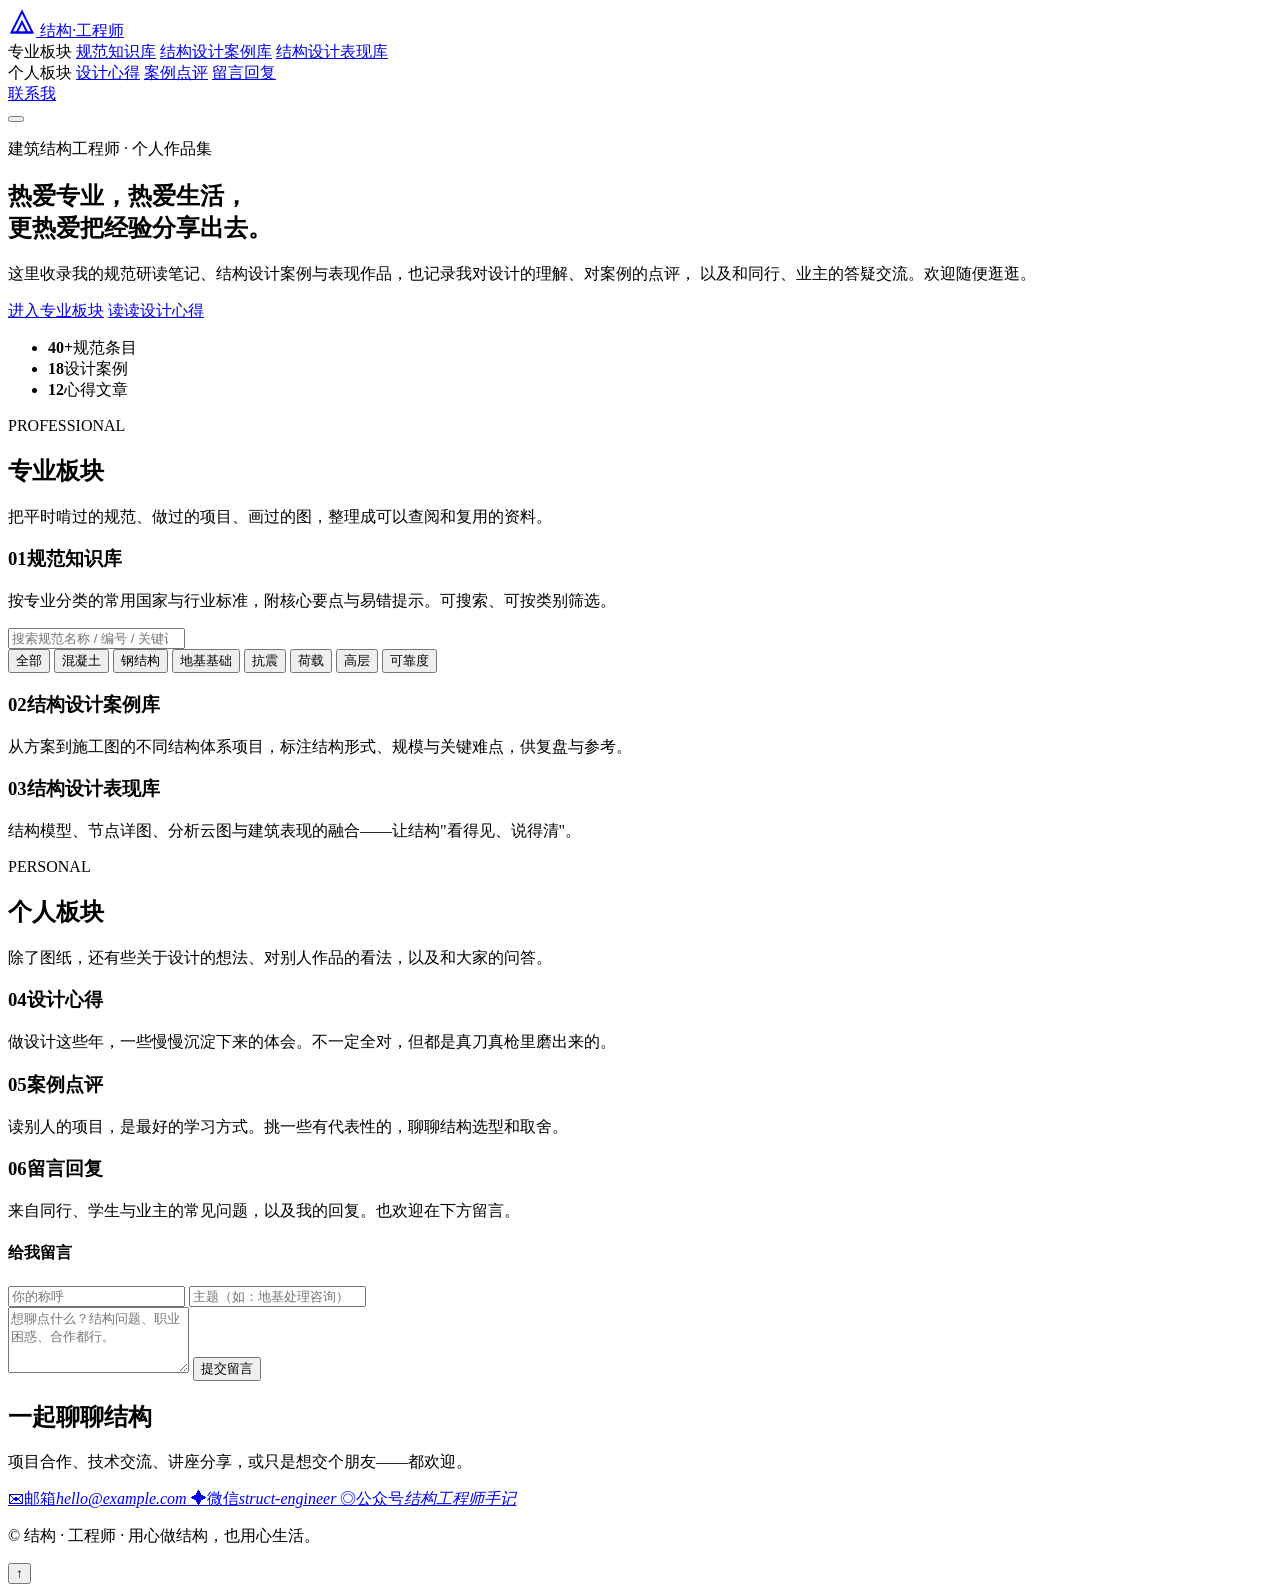
==== index.html @ 0786e42b "deploy 2026-09-08 16:52 - index.html" ====
<!DOCTYPE html>
<html lang="zh-CN">
<head>
  <meta charset="UTF-8" />
  <meta name="viewport" content="width=device-width, initial-scale=1.0" />
  <title>结构 · 工程师 | 个人与专业作品集</title>
  <meta name="description" content="一位热爱专业、热爱生活、爱分享的建筑结构工程师的个人网站：规范知识库、结构设计案例库、结构设计表现库，以及设计心得、案例点评与留言回复。" />
  <link rel="stylesheet" href="styles.css" />
  <link rel="preconnect" href="https://fonts.googleapis.com" />
</head>
<body>

  <!-- ============ 顶部导航 ============ -->
  <header class="site-header" id="top">
    <div class="container nav-wrap">
      <a class="brand" href="#top">
        <span class="brand-mark" aria-hidden="true">
          <svg viewBox="0 0 32 32" width="28" height="28">
            <path d="M4 28 L16 4 L28 28 Z" fill="none" stroke="currentColor" stroke-width="2.2"/>
            <path d="M10 28 L16 16 L22 28" fill="none" stroke="currentColor" stroke-width="2.2"/>
            <line x1="4" y1="28" x2="28" y2="28" stroke="currentColor" stroke-width="2.2"/>
          </svg>
        </span>
        <span class="brand-text">结构<em>·</em>工程师</span>
      </a>

      <nav class="nav" id="primaryNav">
        <div class="nav-group">
          <span class="nav-group-title">专业板块</span>
          <a href="#codes" class="nav-link">规范知识库</a>
          <a href="#cases" class="nav-link">结构设计案例库</a>
          <a href="#gallery" class="nav-link">结构设计表现库</a>
        </div>
        <div class="nav-group">
          <span class="nav-group-title">个人板块</span>
          <a href="#notes" class="nav-link">设计心得</a>
          <a href="#reviews" class="nav-link">案例点评</a>
          <a href="#messages" class="nav-link">留言回复</a>
        </div>
        <a href="#contact" class="nav-cta">联系我</a>
      </nav>

      <button class="nav-toggle" id="navToggle" aria-label="菜单" aria-expanded="false">
        <span></span><span></span><span></span>
      </button>
    </div>
  </header>

  <!-- ============ Hero ============ -->
  <section class="hero">
    <div class="hero-grid" aria-hidden="true"></div>
    <div class="container hero-inner">
      <p class="hero-kicker">建筑结构工程师 · 个人作品集</p>
      <h1 class="hero-title">热爱专业，热爱生活，<br/>更热爱把经验<span class="hl">分享</span>出去。</h1>
      <p class="hero-sub">
        这里收录我的规范研读笔记、结构设计案例与表现作品，也记录我对设计的理解、对案例的点评，
        以及和同行、业主的答疑交流。欢迎随便逛逛。
      </p>
      <div class="hero-actions">
        <a href="#codes" class="btn btn-primary">进入专业板块</a>
        <a href="#notes" class="btn btn-ghost">读读设计心得</a>
      </div>
      <ul class="hero-stats">
        <li><strong id="statCodes">40+</strong><span>规范条目</span></li>
        <li><strong id="statCases">18</strong><span>设计案例</span></li>
        <li><strong id="statNotes">12</strong><span>心得文章</span></li>
      </ul>
    </div>
  </section>

  <main>
    <!-- ============ 专业板块 ============ -->
    <section class="block" id="professional">
      <div class="container">
        <div class="section-head">
          <span class="eyebrow">PROFESSIONAL</span>
          <h2>专业板块</h2>
          <p class="section-desc">把平时啃过的规范、做过的项目、画过的图，整理成可以查阅和复用的资料。</p>
        </div>

        <!-- 规范知识库 -->
        <article class="sub" id="codes">
          <div class="sub-head">
            <h3><span class="num">01</span>规范知识库</h3>
            <p>按专业分类的常用国家与行业标准，附核心要点与易错提示。可搜索、可按类别筛选。</p>
          </div>

          <div class="filterbar">
            <input type="search" id="codeSearch" class="search" placeholder="搜索规范名称 / 编号 / 关键词…" aria-label="搜索规范" />
            <div class="chips" id="codeChips" role="tablist">
              <button class="chip is-active" data-cat="all">全部</button>
              <button class="chip" data-cat="concrete">混凝土</button>
              <button class="chip" data-cat="steel">钢结构</button>
              <button class="chip" data-cat="foundation">地基基础</button>
              <button class="chip" data-cat="seismic">抗震</button>
              <button class="chip" data-cat="load">荷载</button>
              <button class="chip" data-cat="highrise">高层</button>
              <button class="chip" data-cat="reliability">可靠度</button>
            </div>
          </div>

          <div class="card-grid" id="codeGrid"><!-- JS 渲染 --></div>
        </article>

        <!-- 结构设计案例库 -->
        <article class="sub" id="cases">
          <div class="sub-head">
            <h3><span class="num">02</span>结构设计案例库</h3>
            <p>从方案到施工图的不同结构体系项目，标注结构形式、规模与关键难点，供复盘与参考。</p>
          </div>
          <div class="card-grid case-grid" id="caseGrid"><!-- JS 渲染 --></div>
        </article>

        <!-- 结构设计表现库 -->
        <article class="sub" id="gallery">
          <div class="sub-head">
            <h3><span class="num">03</span>结构设计表现库</h3>
            <p>结构模型、节点详图、分析云图与建筑表现的融合——让结构"看得见、说得清"。</p>
          </div>
          <div class="gallery-grid" id="galleryGrid"><!-- JS 渲染 --></div>
        </article>
      </div>
    </section>

    <!-- ============ 个人板块 ============ -->
    <section class="block block-alt" id="personal">
      <div class="container">
        <div class="section-head">
          <span class="eyebrow">PERSONAL</span>
          <h2>个人板块</h2>
          <p class="section-desc">除了图纸，还有些关于设计的想法、对别人作品的看法，以及和大家的问答。</p>
        </div>

        <!-- 设计心得 -->
        <article class="sub" id="notes">
          <div class="sub-head">
            <h3><span class="num">04</span>设计心得</h3>
            <p>做设计这些年，一些慢慢沉淀下来的体会。不一定全对，但都是真刀真枪里磨出来的。</p>
          </div>
          <div class="note-list" id="noteList"><!-- JS 渲染 --></div>
        </article>

        <!-- 案例点评 -->
        <article class="sub" id="reviews">
          <div class="sub-head">
            <h3><span class="num">05</span>案例点评</h3>
            <p>读别人的项目，是最好的学习方式。挑一些有代表性的，聊聊结构选型和取舍。</p>
          </div>
          <div class="review-list" id="reviewList"><!-- JS 渲染 --></div>
        </article>

        <!-- 留言回复 -->
        <article class="sub" id="messages">
          <div class="sub-head">
            <h3><span class="num">06</span>留言回复</h3>
            <p>来自同行、学生与业主的常见问题，以及我的回复。也欢迎在下方留言。</p>
          </div>
          <div class="qa-list" id="qaList"><!-- JS 渲染 --></div>

          <form class="msg-form" id="msgForm" novalidate>
            <h4>给我留言</h4>
            <div class="field-row">
              <input type="text" id="msgName" placeholder="你的称呼" aria-label="称呼" required />
              <input type="text" id="msgTopic" placeholder="主题（如：地基处理咨询）" aria-label="主题" required />
            </div>
            <textarea id="msgText" rows="4" placeholder="想聊点什么？结构问题、职业困惑、合作都行。" aria-label="留言内容" required></textarea>
            <button type="submit" class="btn btn-primary">提交留言</button>
            <p class="form-hint" id="formHint" hidden>已记录到本机（仅做演示，不会真正发送）。可在控制台查看。</p>
          </form>
        </article>
      </div>
    </section>

    <!-- ============ 联系 ============ -->
    <section class="block contact" id="contact">
      <div class="container contact-inner">
        <h2>一起聊聊结构</h2>
        <p>项目合作、技术交流、讲座分享，或只是想交个朋友——都欢迎。</p>
        <div class="contact-links">
          <a class="contact-card" href="mailto:hello@example.com">
            <span class="ck">✉</span><span>邮箱</span><em>hello@example.com</em>
          </a>
          <a class="contact-card" href="#" onclick="return false;">
            <span class="ck">✦</span><span>微信</span><em>struct-engineer</em>
          </a>
          <a class="contact-card" href="#" onclick="return false;">
            <span class="ck">◎</span><span>公众号</span><em>结构工程师手记</em>
          </a>
        </div>
        <p class="copyright">© <span id="year"></span> 结构 · 工程师 · 用心做结构，也用心生活。</p>
      </div>
    </section>
  </main>

  <button class="to-top" id="toTop" aria-label="回到顶部">↑</button>

  <script src="script.js"></script>
</body>
</html>
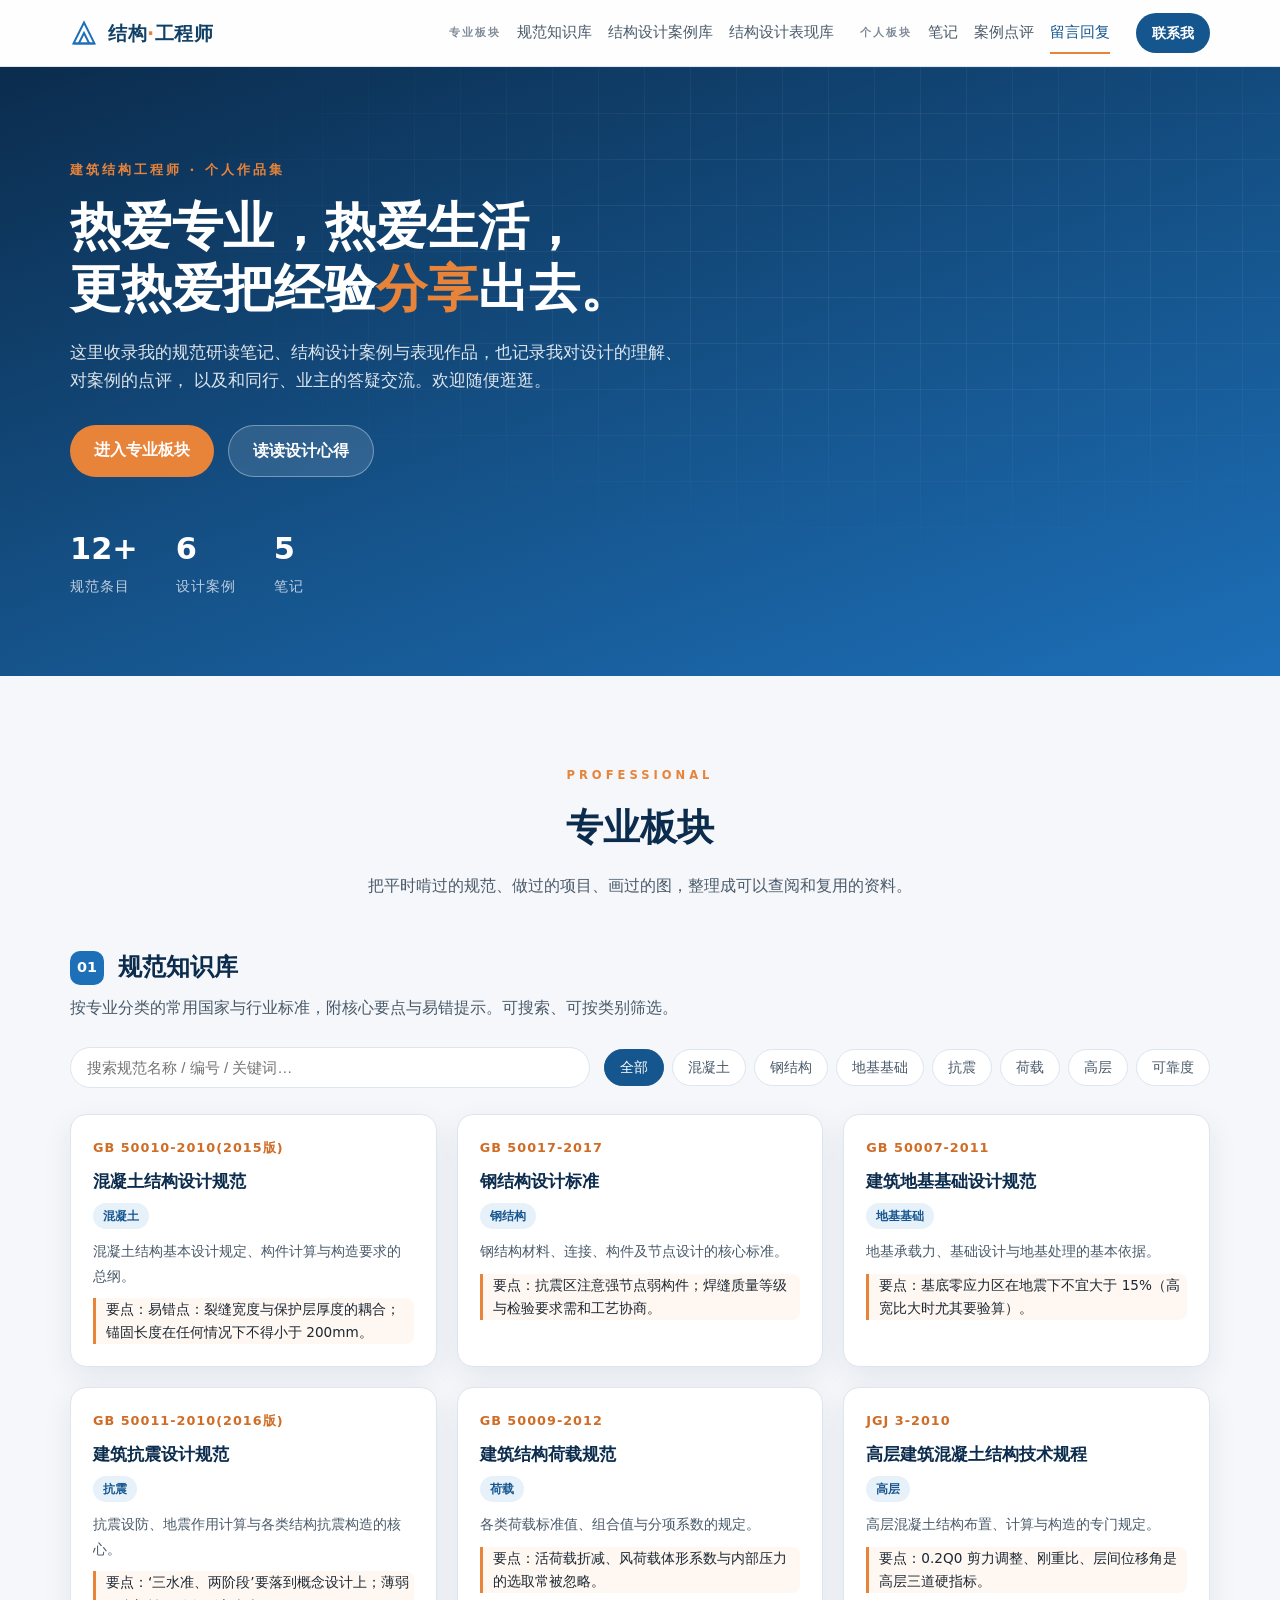
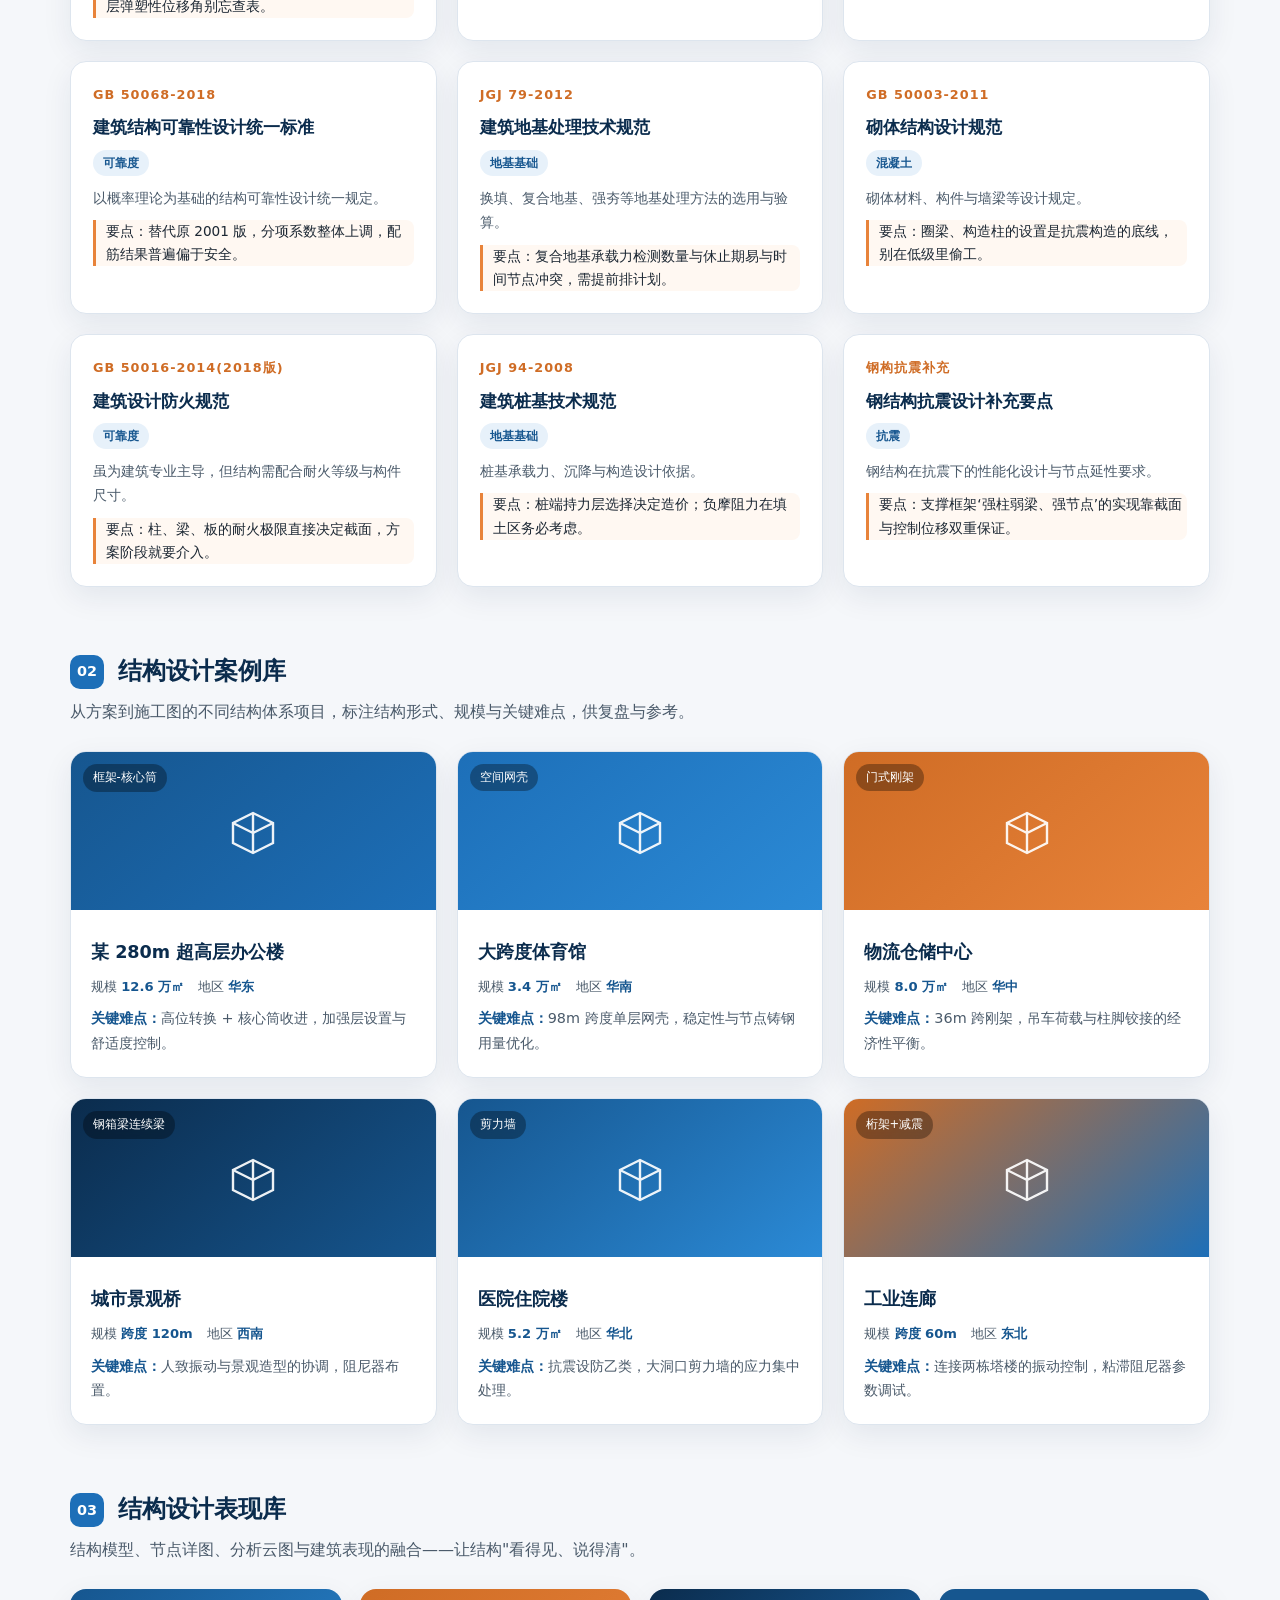
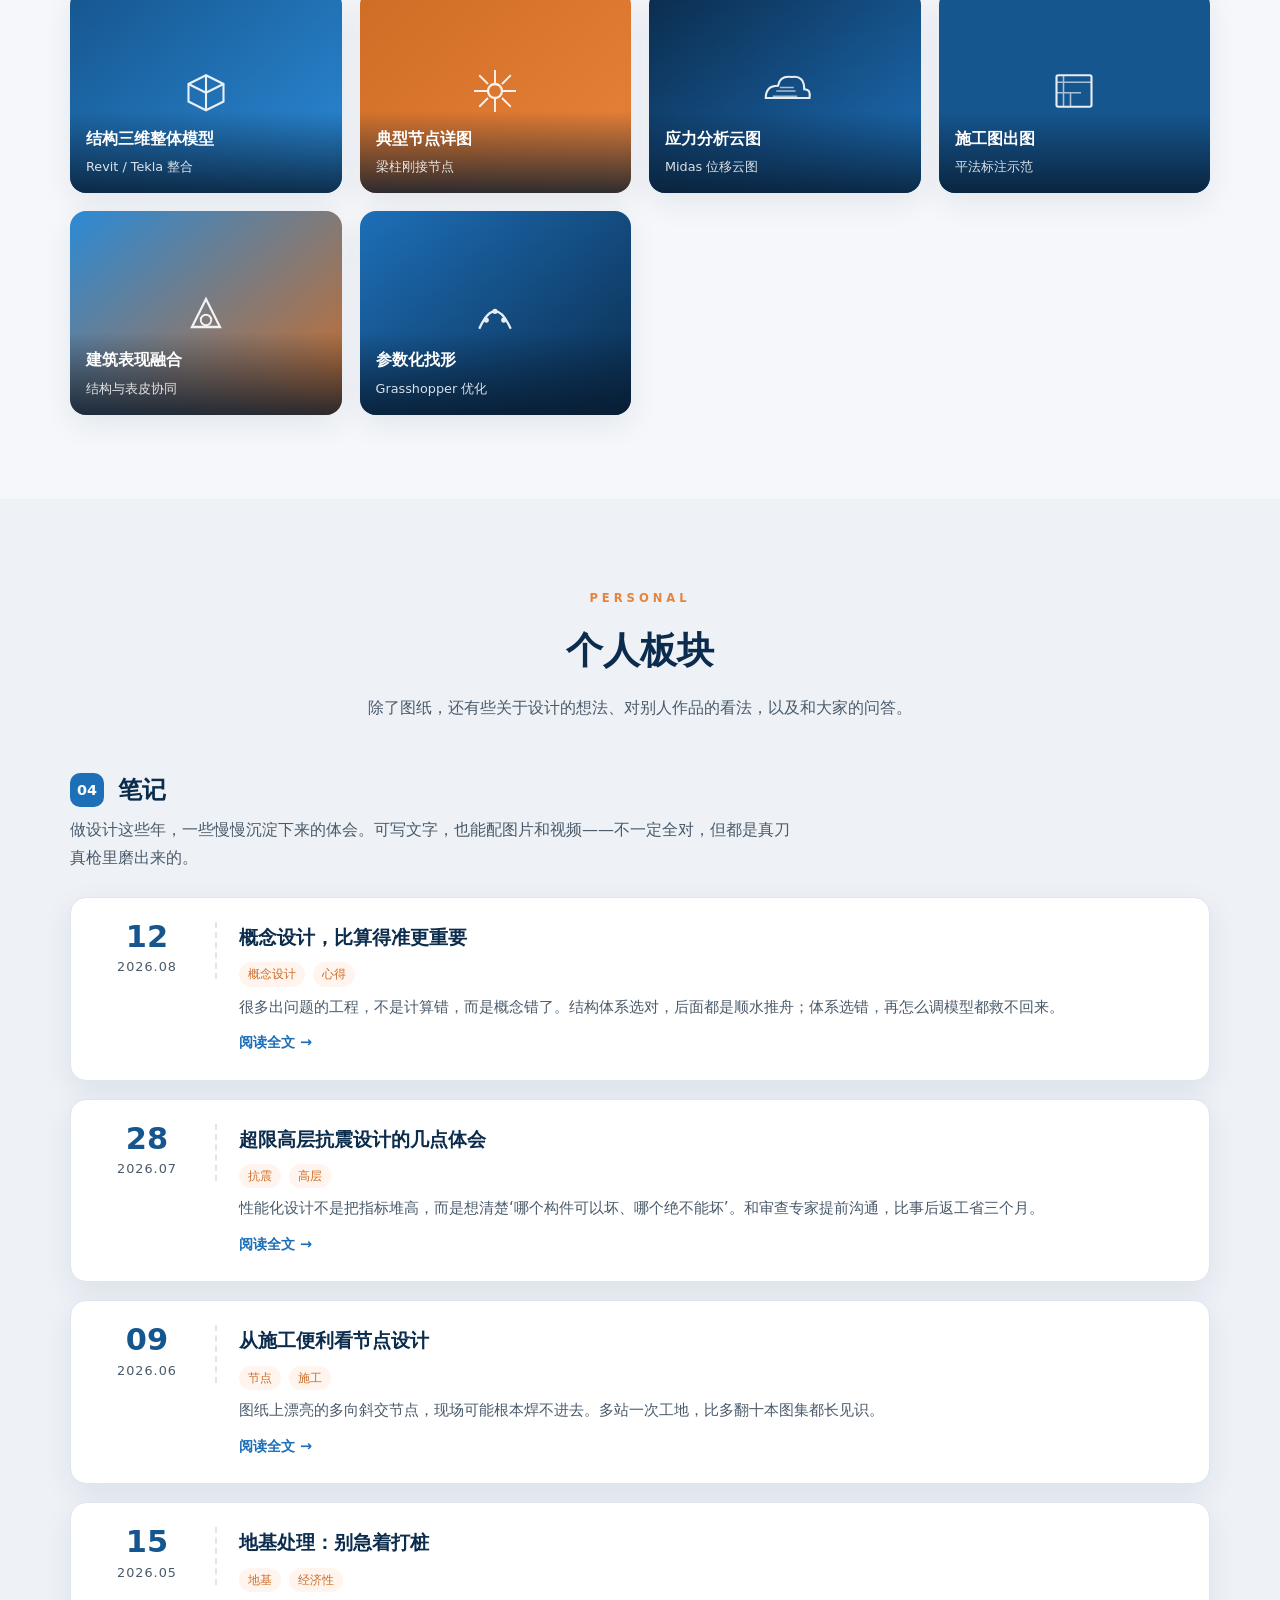
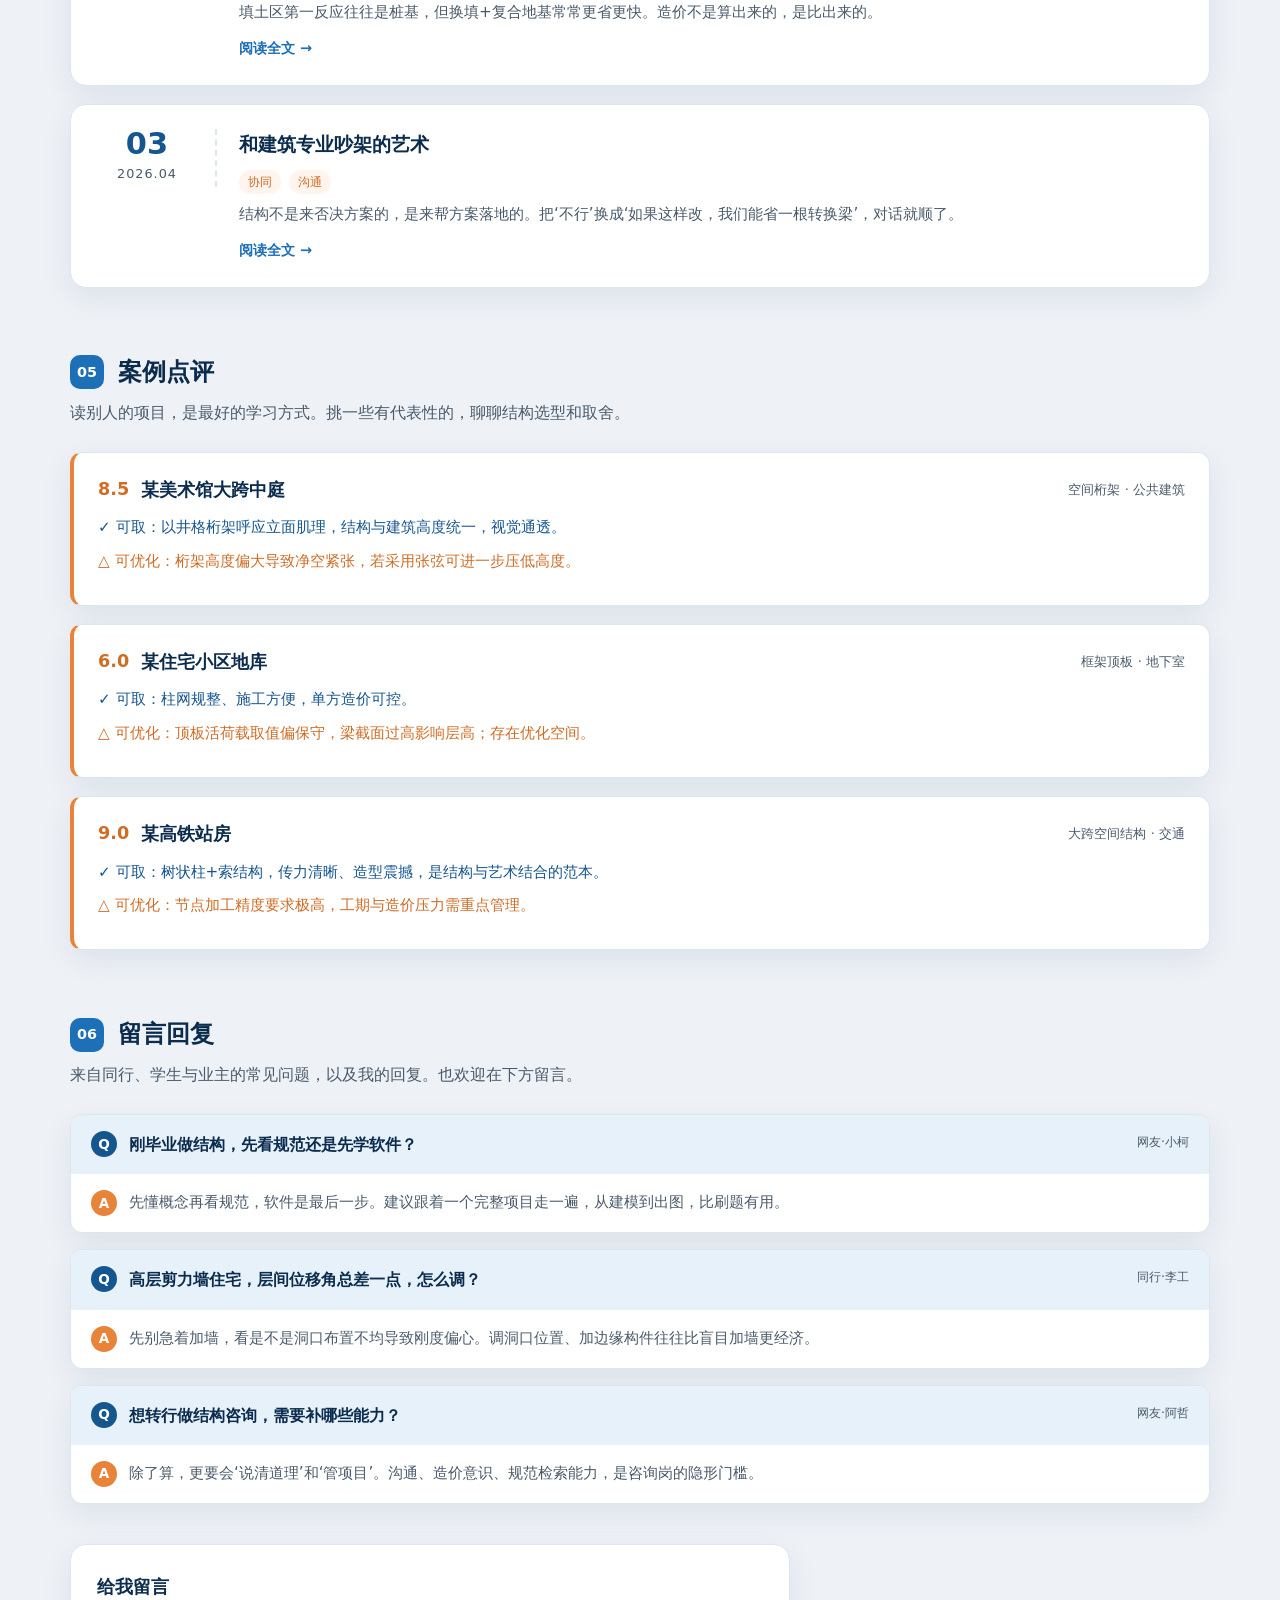
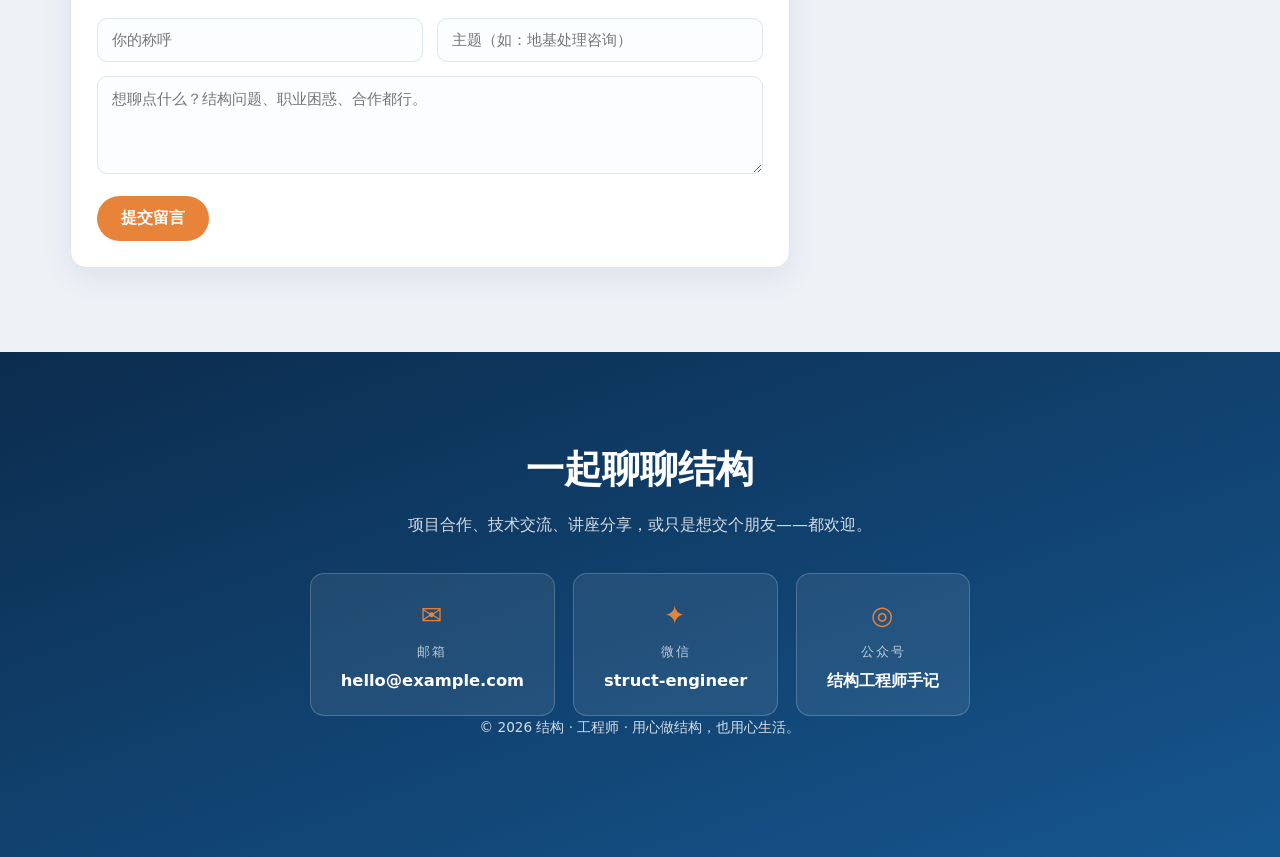
==== commit 4361fc57: "deploy 2026-09-08 18:53 - index.html" ====
--- a/index.html
+++ b/index.html
@@ -33,7 +33,7 @@
         </div>
         <div class="nav-group">
           <span class="nav-group-title">个人板块</span>
-          <a href="#notes" class="nav-link">设计心得</a>
+          <a href="#notes" class="nav-link">笔记</a>
           <a href="#reviews" class="nav-link">案例点评</a>
           <a href="#messages" class="nav-link">留言回复</a>
         </div>
@@ -63,7 +63,7 @@
       <ul class="hero-stats">
         <li><strong id="statCodes">40+</strong><span>规范条目</span></li>
         <li><strong id="statCases">18</strong><span>设计案例</span></li>
-        <li><strong id="statNotes">12</strong><span>心得文章</span></li>
+        <li><strong id="statNotes">12</strong><span>笔记</span></li>
       </ul>
     </div>
   </section>
@@ -131,11 +131,11 @@
           <p class="section-desc">除了图纸，还有些关于设计的想法、对别人作品的看法，以及和大家的问答。</p>
         </div>
 
-        <!-- 设计心得 -->
+        <!-- 设计心得 / 笔记 -->
         <article class="sub" id="notes">
           <div class="sub-head">
-            <h3><span class="num">04</span>设计心得</h3>
-            <p>做设计这些年，一些慢慢沉淀下来的体会。不一定全对，但都是真刀真枪里磨出来的。</p>
+            <h3><span class="num">04</span>笔记</h3>
+            <p>做设计这些年，一些慢慢沉淀下来的体会。可写文字，也能配图片和视频——不一定全对，但都是真刀真枪里磨出来的。</p>
           </div>
           <div class="note-list" id="noteList"><!-- JS 渲染 --></div>
         </article>
--- a/styles.css
+++ b/styles.css
@@ -0,0 +1,265 @@
+/* ============================================================
+   结构 · 工程师 个人网站  stylesheet
+   配色：工程蓝（主） + 暖橙（点缀） + 浅灰底
+   ============================================================ */
+
+:root {
+  --blue-900: #0b2c4d;
+  --blue-800: #114066;
+  --blue-700: #16568f;
+  --blue-600: #1d6fb8;
+  --blue-500: #2b8ad6;
+  --blue-100: #e7f1fa;
+  --amber:    #e8833a;
+  --amber-d:  #cf6c25;
+  --ink:      #1c2733;
+  --ink-soft: #4a5a6a;
+  --line:     #dde5ee;
+  --bg:       #f5f7fa;
+  --bg-alt:   #eef2f7;
+  --card:     #ffffff;
+  --shadow:   0 10px 30px rgba(13, 42, 74, .08);
+  --shadow-h: 0 18px 44px rgba(13, 42, 74, .16);
+  --radius:   16px;
+  --maxw:     1140px;
+  --font: "PingFang SC", "Microsoft YaHei", "Hiragino Sans GB", system-ui, -apple-system, "Segoe UI", Roboto, sans-serif;
+}
+
+* { box-sizing: border-box; }
+html { scroll-behavior: smooth; }
+body {
+  margin: 0;
+  font-family: var(--font);
+  color: var(--ink);
+  background: var(--bg);
+  line-height: 1.7;
+  -webkit-font-smoothing: antialiased;
+}
+a { color: inherit; text-decoration: none; }
+img { max-width: 100%; display: block; }
+.container { width: min(100% - 40px, var(--maxw)); margin-inline: auto; }
+
+/* ---------------- Header / Nav ---------------- */
+.site-header {
+  position: sticky; top: 0; z-index: 50;
+  background: rgba(255,255,255,.86);
+  backdrop-filter: saturate(180%) blur(12px);
+  border-bottom: 1px solid var(--line);
+}
+.nav-wrap { display: flex; align-items: center; justify-content: space-between; height: 66px; }
+.brand { display: flex; align-items: center; gap: 10px; color: var(--blue-800); font-weight: 800; }
+.brand-mark { color: var(--blue-600); display: grid; place-items: center; }
+.brand-text { font-size: 1.18rem; letter-spacing: .5px; }
+.brand-text em { color: var(--amber); font-style: normal; }
+
+.nav { display: flex; align-items: center; gap: 26px; }
+.nav-group { display: flex; align-items: center; gap: 16px; }
+.nav-group-title {
+  font-size: .68rem; letter-spacing: 2px; color: var(--ink-soft);
+  text-transform: uppercase; font-weight: 700; opacity: .7;
+}
+.nav-link { position: relative; color: var(--ink-soft); font-size: .94rem; padding: 6px 0; transition: color .2s; }
+.nav-link::after {
+  content: ""; position: absolute; left: 0; bottom: -2px; height: 2px; width: 0;
+  background: var(--amber); transition: width .25s;
+}
+.nav-link:hover, .nav-link.active { color: var(--blue-700); }
+.nav-link.active::after { width: 100%; }
+.nav-cta {
+  background: var(--blue-700); color: #fff; padding: 8px 16px; border-radius: 999px;
+  font-size: .9rem; font-weight: 600; transition: background .2s, transform .2s;
+}
+.nav-cta:hover { background: var(--blue-600); transform: translateY(-1px); }
+
+.nav-toggle { display: none; flex-direction: column; gap: 5px; background: none; border: 0; cursor: pointer; padding: 8px; }
+.nav-toggle span { width: 24px; height: 2.5px; background: var(--blue-800); border-radius: 2px; transition: .3s; }
+
+/* ---------------- Hero ---------------- */
+.hero { position: relative; overflow: hidden; background: linear-gradient(160deg, var(--blue-900), var(--blue-700) 60%, var(--blue-600)); color: #fff; }
+.hero-grid {
+  position: absolute; inset: 0;
+  background-image:
+    linear-gradient(rgba(255,255,255,.06) 1px, transparent 1px),
+    linear-gradient(90deg, rgba(255,255,255,.06) 1px, transparent 1px);
+  background-size: 46px 46px;
+  mask-image: radial-gradient(ellipse 80% 70% at 70% 30%, #000 30%, transparent 75%);
+}
+.hero-inner { position: relative; padding: 92px 0 78px; }
+.hero-kicker { letter-spacing: 3px; text-transform: uppercase; font-size: .8rem; color: var(--amber); font-weight: 700; margin: 0 0 14px; }
+.hero-title { font-size: clamp(1.9rem, 4.4vw, 3.2rem); line-height: 1.22; margin: 0 0 18px; font-weight: 800; }
+.hero-title .hl { color: var(--amber); }
+.hero-sub { max-width: 620px; color: rgba(255,255,255,.86); font-size: 1.05rem; margin: 0 0 30px; }
+.hero-actions { display: flex; gap: 14px; flex-wrap: wrap; }
+.btn { display: inline-block; padding: 12px 24px; border-radius: 999px; font-weight: 700; transition: transform .2s, box-shadow .2s, background .2s; cursor: pointer; border: 0; font-size: .98rem; }
+.btn-primary { background: var(--amber); color: #fff; }
+.btn-primary:hover { background: var(--amber-d); transform: translateY(-2px); box-shadow: 0 12px 26px rgba(207,108,37,.4); }
+.btn-ghost { background: rgba(255,255,255,.12); color: #fff; border: 1px solid rgba(255,255,255,.35); }
+.btn-ghost:hover { background: rgba(255,255,255,.2); transform: translateY(-2px); }
+.hero-stats { list-style: none; display: flex; gap: 38px; padding: 0; margin: 46px 0 0; }
+.hero-stats li { display: flex; flex-direction: column; }
+.hero-stats strong { font-size: 1.9rem; font-weight: 800; color: #fff; }
+.hero-stats span { font-size: .85rem; color: rgba(255,255,255,.72); letter-spacing: 1px; }
+
+/* ---------------- Blocks / Sections ---------------- */
+.block { padding: 84px 0; }
+.block-alt { background: var(--bg-alt); }
+.section-head { text-align: center; max-width: 720px; margin: 0 auto 48px; }
+.eyebrow { display: inline-block; letter-spacing: 4px; font-size: .72rem; font-weight: 800; color: var(--amber); text-transform: uppercase; }
+.section-head h2 { font-size: clamp(1.6rem, 3.2vw, 2.3rem); margin: 10px 0 12px; color: var(--blue-900); }
+.section-desc { color: var(--ink-soft); margin: 0; }
+
+.sub { margin-top: 64px; }
+.sub:first-of-type { margin-top: 0; }
+.sub-head { margin-bottom: 26px; }
+.sub-head h3 { display: flex; align-items: center; gap: 14px; font-size: 1.5rem; color: var(--blue-900); margin: 0 0 6px; }
+.sub-head h3 .num { font-size: .9rem; font-weight: 800; color: #fff; background: var(--blue-600); width: 34px; height: 34px; border-radius: 10px; display: grid; place-items: center; }
+.sub-head p { color: var(--ink-soft); margin: 0; max-width: 720px; }
+
+/* ---------------- Filter bar ---------------- */
+.filterbar { display: flex; flex-wrap: wrap; gap: 14px; align-items: center; margin-bottom: 26px; }
+.search {
+  flex: 1 1 260px; min-width: 220px; padding: 11px 16px; border: 1px solid var(--line);
+  border-radius: 999px; font-size: .95rem; background: var(--card); color: var(--ink); outline: none;
+  transition: border .2s, box-shadow .2s;
+}
+.search:focus { border-color: var(--blue-500); box-shadow: 0 0 0 3px var(--blue-100); }
+.chips { display: flex; flex-wrap: wrap; gap: 8px; }
+.chip {
+  border: 1px solid var(--line); background: var(--card); color: var(--ink-soft);
+  padding: 8px 15px; border-radius: 999px; font-size: .88rem; cursor: pointer; transition: .2s;
+}
+.chip:hover { border-color: var(--blue-400, #6aa9dd); color: var(--blue-700); }
+.chip.is-active { background: var(--blue-700); border-color: var(--blue-700); color: #fff; }
+
+/* ---------------- Card grid (codes & cases) ---------------- */
+.card-grid { display: grid; grid-template-columns: repeat(auto-fill, minmax(280px, 1fr)); gap: 20px; }
+.card {
+  background: var(--card); border: 1px solid var(--line); border-radius: var(--radius);
+  padding: 22px; box-shadow: var(--shadow); transition: transform .25s, box-shadow .25s, border-color .25s;
+  display: flex; flex-direction: column; gap: 10px;
+}
+.card:hover { transform: translateY(-4px); box-shadow: var(--shadow-h); border-color: var(--blue-200, #b9d4ee); }
+
+.code-card .code-no { font-size: .8rem; font-weight: 800; color: var(--amber-d); letter-spacing: 1px; }
+.code-card h4 { margin: 0; font-size: 1.08rem; color: var(--blue-900); line-height: 1.4; }
+.code-card .tag { align-self: flex-start; font-size: .74rem; padding: 3px 10px; border-radius: 999px; background: var(--blue-100); color: var(--blue-700); font-weight: 700; }
+.code-card p { margin: 0; font-size: .9rem; color: var(--ink-soft); }
+.code-card .note { border-left: 3px solid var(--amber); padding-left: 10px; font-size: .85rem; color: var(--ink); background: #fff8f2; border-radius: 0 8px 8px 0; }
+
+.case-card { padding: 0; overflow: hidden; }
+.case-thumb { height: 158px; position: relative; display: grid; place-items: center; color: #fff; }
+.case-thumb svg { width: 64px; height: 64px; opacity: .92; }
+.case-thumb .case-tag { position: absolute; top: 12px; left: 12px; background: rgba(0,0,0,.32); color: #fff; font-size: .72rem; padding: 4px 10px; border-radius: 999px; backdrop-filter: blur(4px); }
+.case-body { padding: 18px 20px 22px; display: flex; flex-direction: column; gap: 8px; }
+.case-body h4 { margin: 0; font-size: 1.1rem; color: var(--blue-900); }
+.case-meta { display: flex; flex-wrap: wrap; gap: 6px 14px; font-size: .82rem; color: var(--ink-soft); }
+.case-meta b { color: var(--blue-700); font-weight: 700; }
+.case-body p { margin: 0; font-size: .9rem; color: var(--ink-soft); }
+
+/* ---------------- Gallery ---------------- */
+.gallery-grid { display: grid; grid-template-columns: repeat(auto-fill, minmax(240px, 1fr)); gap: 18px; }
+.g-item {
+  position: relative; border-radius: var(--radius); overflow: hidden; box-shadow: var(--shadow);
+  aspect-ratio: 4/3; display: grid; place-items: center; color: #fff; transition: transform .25s, box-shadow .25s;
+  cursor: pointer;
+}
+.g-item:hover { transform: translateY(-4px); box-shadow: var(--shadow-h); }
+.g-item .g-label { position: absolute; left: 0; right: 0; bottom: 0; padding: 14px 16px; background: linear-gradient(transparent, rgba(7,26,46,.82)); }
+.g-item .g-label b { display: block; font-size: 1rem; }
+.g-item .g-label span { font-size: .8rem; opacity: .85; }
+.g-item .g-ico { width: 56px; height: 56px; opacity: .9; }
+
+/* ---------------- Notes (设计心得) ---------------- */
+.note-list { display: grid; gap: 18px; }
+.note-item {
+  background: var(--card); border: 1px solid var(--line); border-radius: var(--radius);
+  padding: 24px 26px; box-shadow: var(--shadow); transition: transform .2s, box-shadow .2s;
+  display: grid; grid-template-columns: 120px 1fr; gap: 22px; align-items: start;
+}
+.note-item:hover { transform: translateY(-3px); box-shadow: var(--shadow-h); }
+.note-date { text-align: center; border-right: 2px dashed var(--line); padding-right: 18px; }
+.note-date b { display: block; font-size: 1.9rem; color: var(--blue-700); line-height: 1; }
+.note-date span { font-size: .8rem; color: var(--ink-soft); letter-spacing: 1px; }
+.note-item h4 { margin: 0 0 8px; font-size: 1.2rem; color: var(--blue-900); }
+.note-item .tags { display: flex; gap: 8px; flex-wrap: wrap; margin-bottom: 8px; }
+.note-item .tags em { font-style: normal; font-size: .74rem; color: var(--amber-d); background: #fff5ee; padding: 2px 9px; border-radius: 999px; }
+.note-item p { margin: 0; color: var(--ink-soft); font-size: .95rem; }
+.note-item .more { display: inline-block; margin-top: 10px; color: var(--blue-600); font-size: .9rem; font-weight: 700; }
+
+/* ---------------- Reviews (案例点评) ---------------- */
+.review-list { display: grid; gap: 18px; }
+.review-item {
+  background: var(--card); border: 1px solid var(--line); border-left: 4px solid var(--amber);
+  border-radius: 12px; padding: 22px 24px; box-shadow: var(--shadow);
+}
+.review-item .r-head { display: flex; align-items: center; gap: 12px; margin-bottom: 10px; }
+.review-item .r-score { font-weight: 800; color: var(--amber-d); font-size: 1.1rem; }
+.review-item h4 { margin: 0; font-size: 1.12rem; color: var(--blue-900); }
+.review-item .r-meta { font-size: .82rem; color: var(--ink-soft); margin-left: auto; }
+.review-item p { margin: 0 0 8px; color: var(--ink-soft); font-size: .95rem; }
+.review-item .r-pro { color: var(--blue-700); }
+.review-item .r-con { color: var(--amber-d); }
+
+/* ---------------- QA (留言回复) ---------------- */
+.qa-list { display: grid; gap: 16px; margin-bottom: 40px; }
+.qa-item { background: var(--card); border: 1px solid var(--line); border-radius: 12px; overflow: hidden; box-shadow: var(--shadow); }
+.qa-q { display: flex; gap: 12px; padding: 16px 20px; background: var(--blue-100); align-items: flex-start; }
+.qa-q .q-badge { flex: none; width: 26px; height: 26px; border-radius: 50%; background: var(--blue-700); color: #fff; display: grid; place-items: center; font-weight: 800; font-size: .85rem; }
+.qa-q p { margin: 0; font-weight: 700; color: var(--blue-900); }
+.qa-q .q-by { font-size: .78rem; color: var(--ink-soft); font-weight: 400; margin-left: auto; white-space: nowrap; }
+.qa-a { display: flex; gap: 12px; padding: 16px 20px; }
+.qa-a .a-badge { flex: none; width: 26px; height: 26px; border-radius: 50%; background: var(--amber); color: #fff; display: grid; place-items: center; font-weight: 800; font-size: .85rem; }
+.qa-a p { margin: 0; color: var(--ink-soft); font-size: .95rem; }
+
+/* ---------------- Message form ---------------- */
+.msg-form { background: var(--card); border: 1px solid var(--line); border-radius: var(--radius); padding: 26px; box-shadow: var(--shadow); max-width: 720px; }
+.msg-form h4 { margin: 0 0 16px; color: var(--blue-900); font-size: 1.15rem; }
+.field-row { display: grid; grid-template-columns: 1fr 1fr; gap: 14px; margin-bottom: 14px; }
+.msg-form input, .msg-form textarea {
+  width: 100%; padding: 12px 14px; border: 1px solid var(--line); border-radius: 10px;
+  font-size: .95rem; font-family: inherit; color: var(--ink); background: #fbfdff; outline: none; transition: border .2s, box-shadow .2s;
+}
+.msg-form input:focus, .msg-form textarea:focus { border-color: var(--blue-500); box-shadow: 0 0 0 3px var(--blue-100); }
+.msg-form textarea { resize: vertical; margin-bottom: 14px; }
+.form-hint { color: var(--blue-700); font-size: .88rem; margin: 12px 0 0; }
+
+/* ---------------- Contact ---------------- */
+.contact { background: linear-gradient(160deg, var(--blue-900), var(--blue-700)); color: #fff; text-align: center; }
+.contact-inner h2 { font-size: clamp(1.7rem, 3.4vw, 2.4rem); margin: 0 0 10px; }
+.contact-inner > p { color: rgba(255,255,255,.82); margin: 0 0 34px; }
+.contact-links { display: flex; gap: 18px; justify-content: center; flex-wrap: wrap; }
+.contact-card { display: flex; flex-direction: column; align-items: center; gap: 4px; background: rgba(255,255,255,.08); border: 1px solid rgba(255,255,255,.2); border-radius: 14px; padding: 20px 30px; min-width: 160px; transition: .25s; }
+.contact-card:hover { background: rgba(255,255,255,.16); transform: translateY(-3px); }
+.contact-card .ck { font-size: 1.6rem; color: var(--amber); }
+.contact-card span { font-size: .82rem; letter-spacing: 2px; color: rgba(255,255,255,.7); }
+.contact-card em { font-style: normal; font-weight: 700; font-size: 1.02rem; }
+.copyright { margin: 44px 0 0; font-size: .85rem; color: rgba(255,255,255,.6); }
+
+/* ---------------- To top ---------------- */
+.to-top {
+  position: fixed; right: 22px; bottom: 22px; width: 46px; height: 46px; border-radius: 50%;
+  border: 0; background: var(--blue-700); color: #fff; font-size: 1.3rem; cursor: pointer;
+  box-shadow: var(--shadow-h); opacity: 0; pointer-events: none; transition: opacity .3s, transform .3s; z-index: 40;
+}
+.to-top.show { opacity: 1; pointer-events: auto; }
+.to-top:hover { transform: translateY(-3px); background: var(--blue-600); }
+
+/* ---------------- Responsive ---------------- */
+@media (max-width: 860px) {
+  .nav { position: fixed; inset: 66px 0 auto 0; flex-direction: column; align-items: stretch; gap: 0;
+    background: #fff; border-bottom: 1px solid var(--line); padding: 14px 20px 22px; transform: translateY(-120%);
+    transition: transform .3s; box-shadow: var(--shadow); max-height: calc(100vh - 66px); overflow: auto; }
+  .nav.open { transform: translateY(0); }
+  .nav-group { flex-direction: column; align-items: stretch; gap: 4px; padding: 8px 0; border-bottom: 1px solid var(--line); }
+  .nav-group-title { padding: 4px 0; }
+  .nav-cta { text-align: center; margin-top: 12px; }
+  .nav-toggle { display: flex; }
+  .hero-stats { gap: 24px; }
+  .note-item { grid-template-columns: 1fr; }
+  .note-date { border-right: 0; border-bottom: 2px dashed var(--line); padding: 0 0 12px; text-align: left; display: flex; align-items: baseline; gap: 10px; }
+  .field-row { grid-template-columns: 1fr; }
+}
+@media (max-width: 520px) {
+  .hero-stats strong { font-size: 1.5rem; }
+  .sub-head h3 { font-size: 1.3rem; }
+}
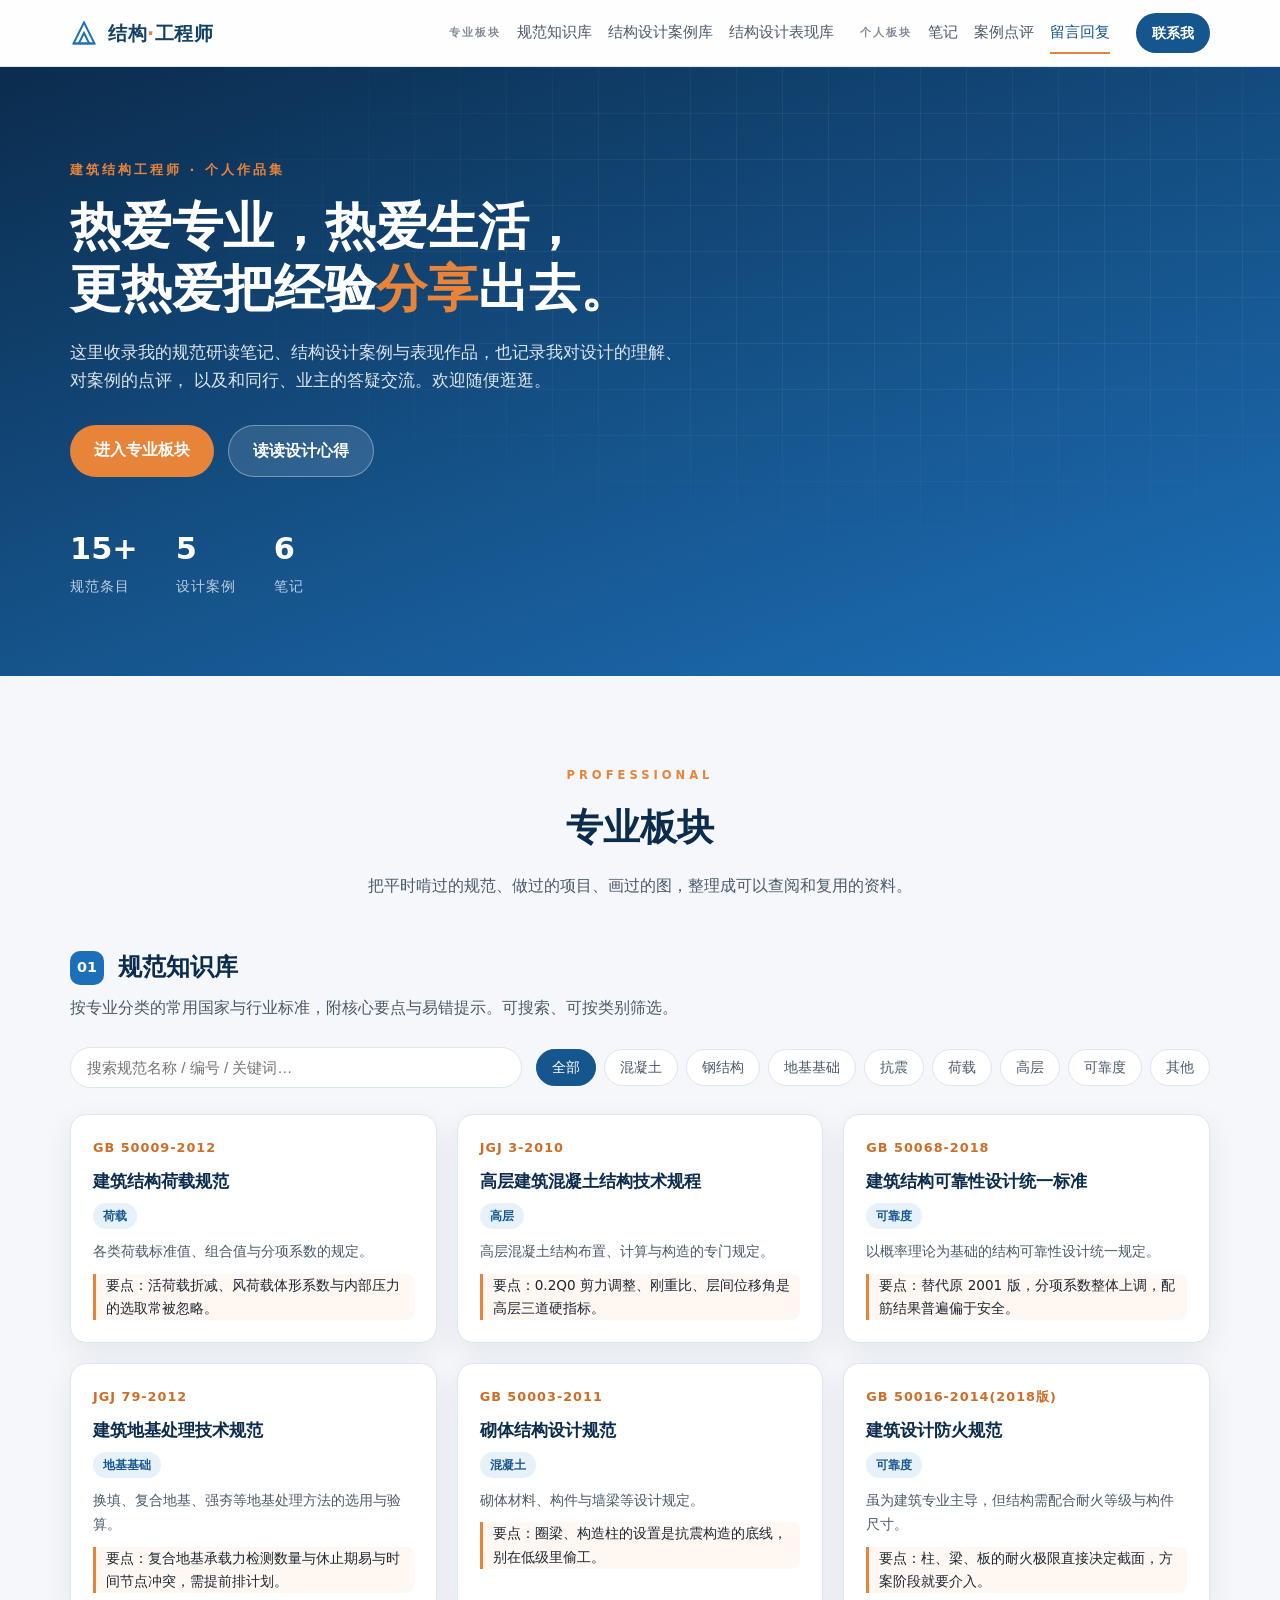
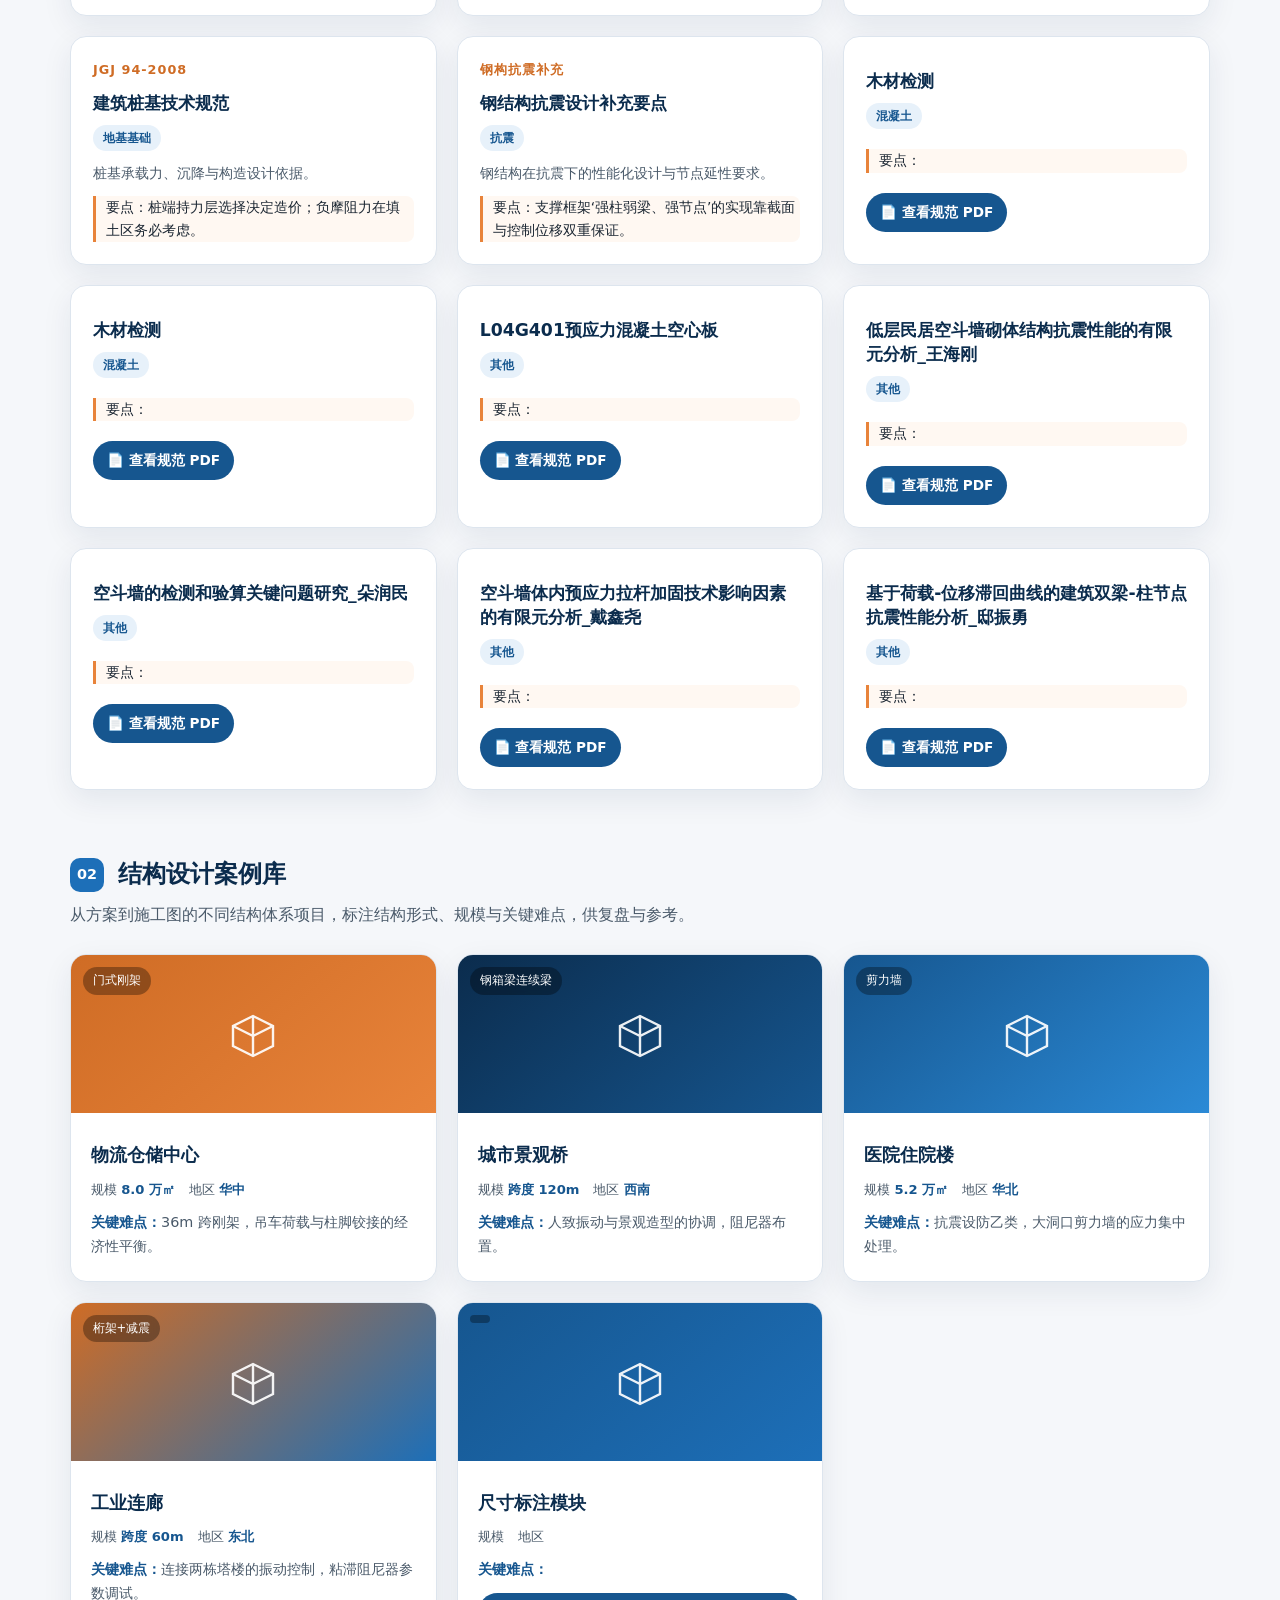
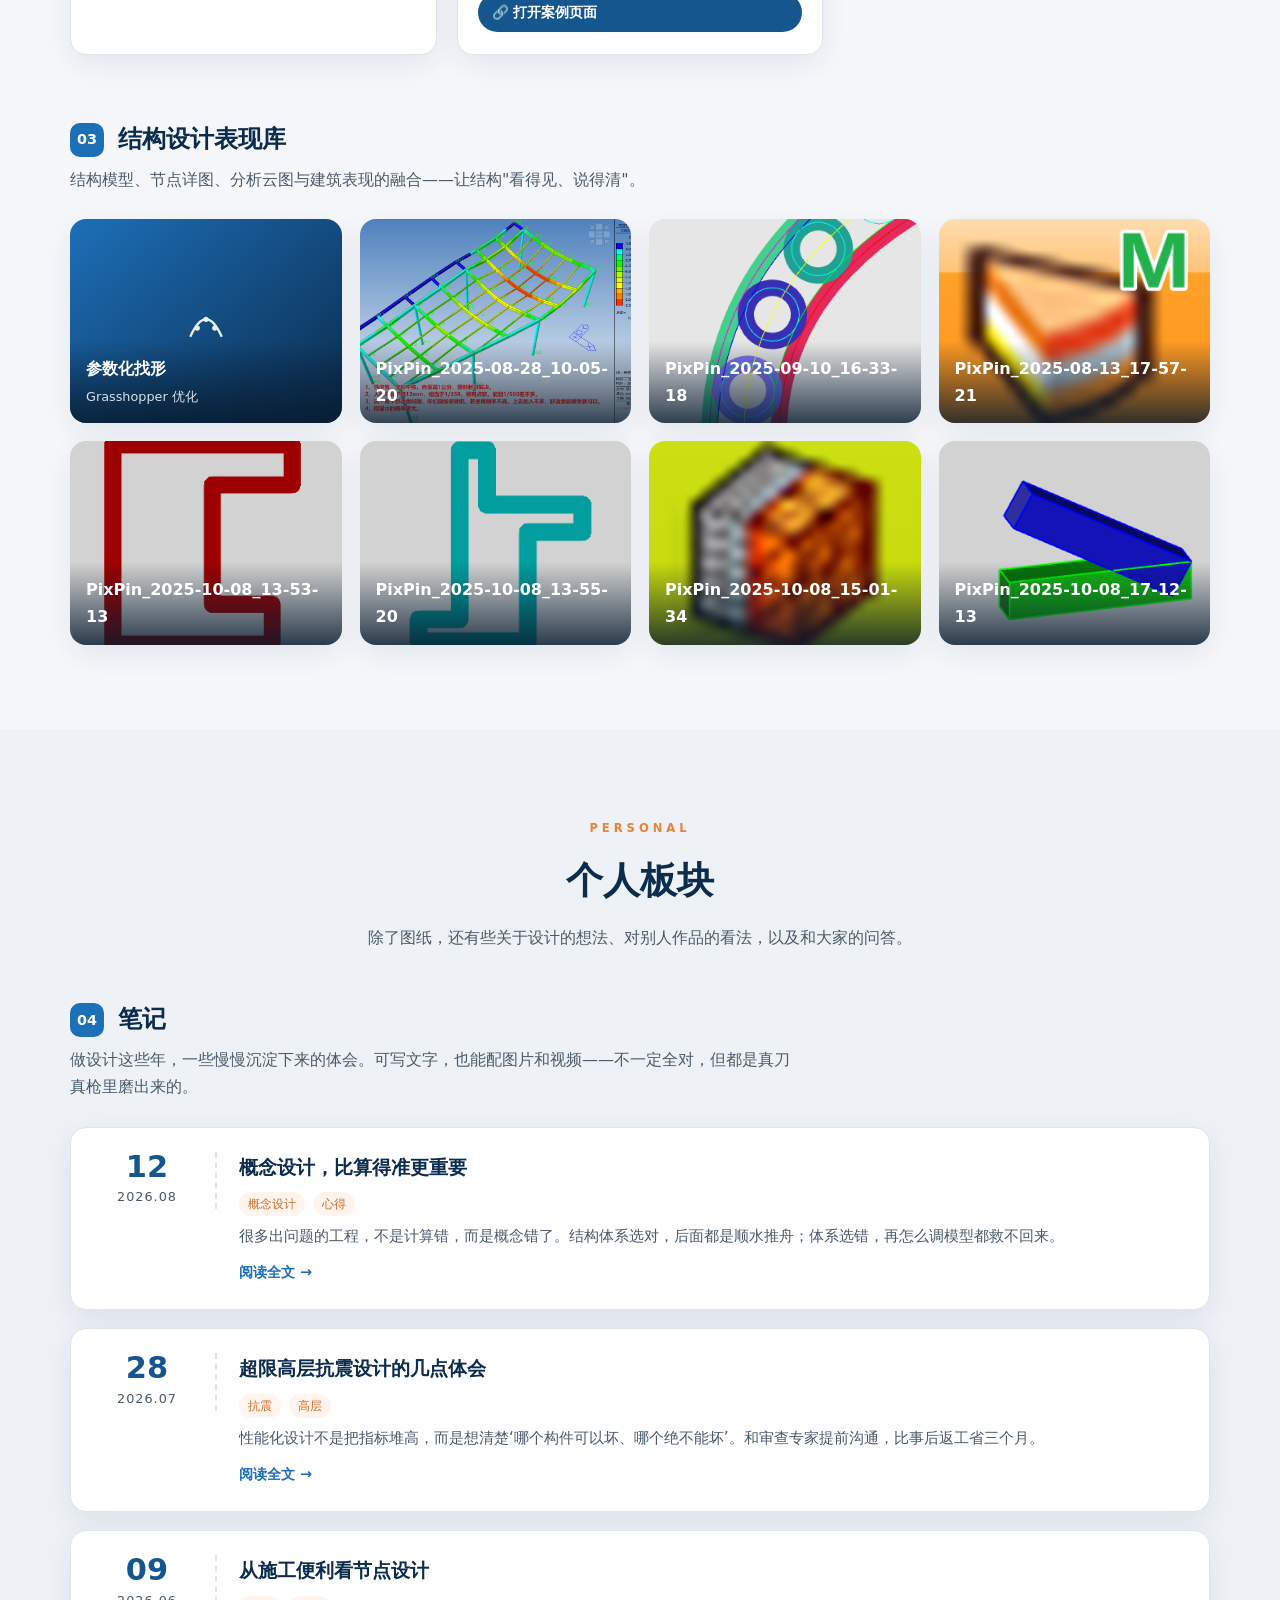
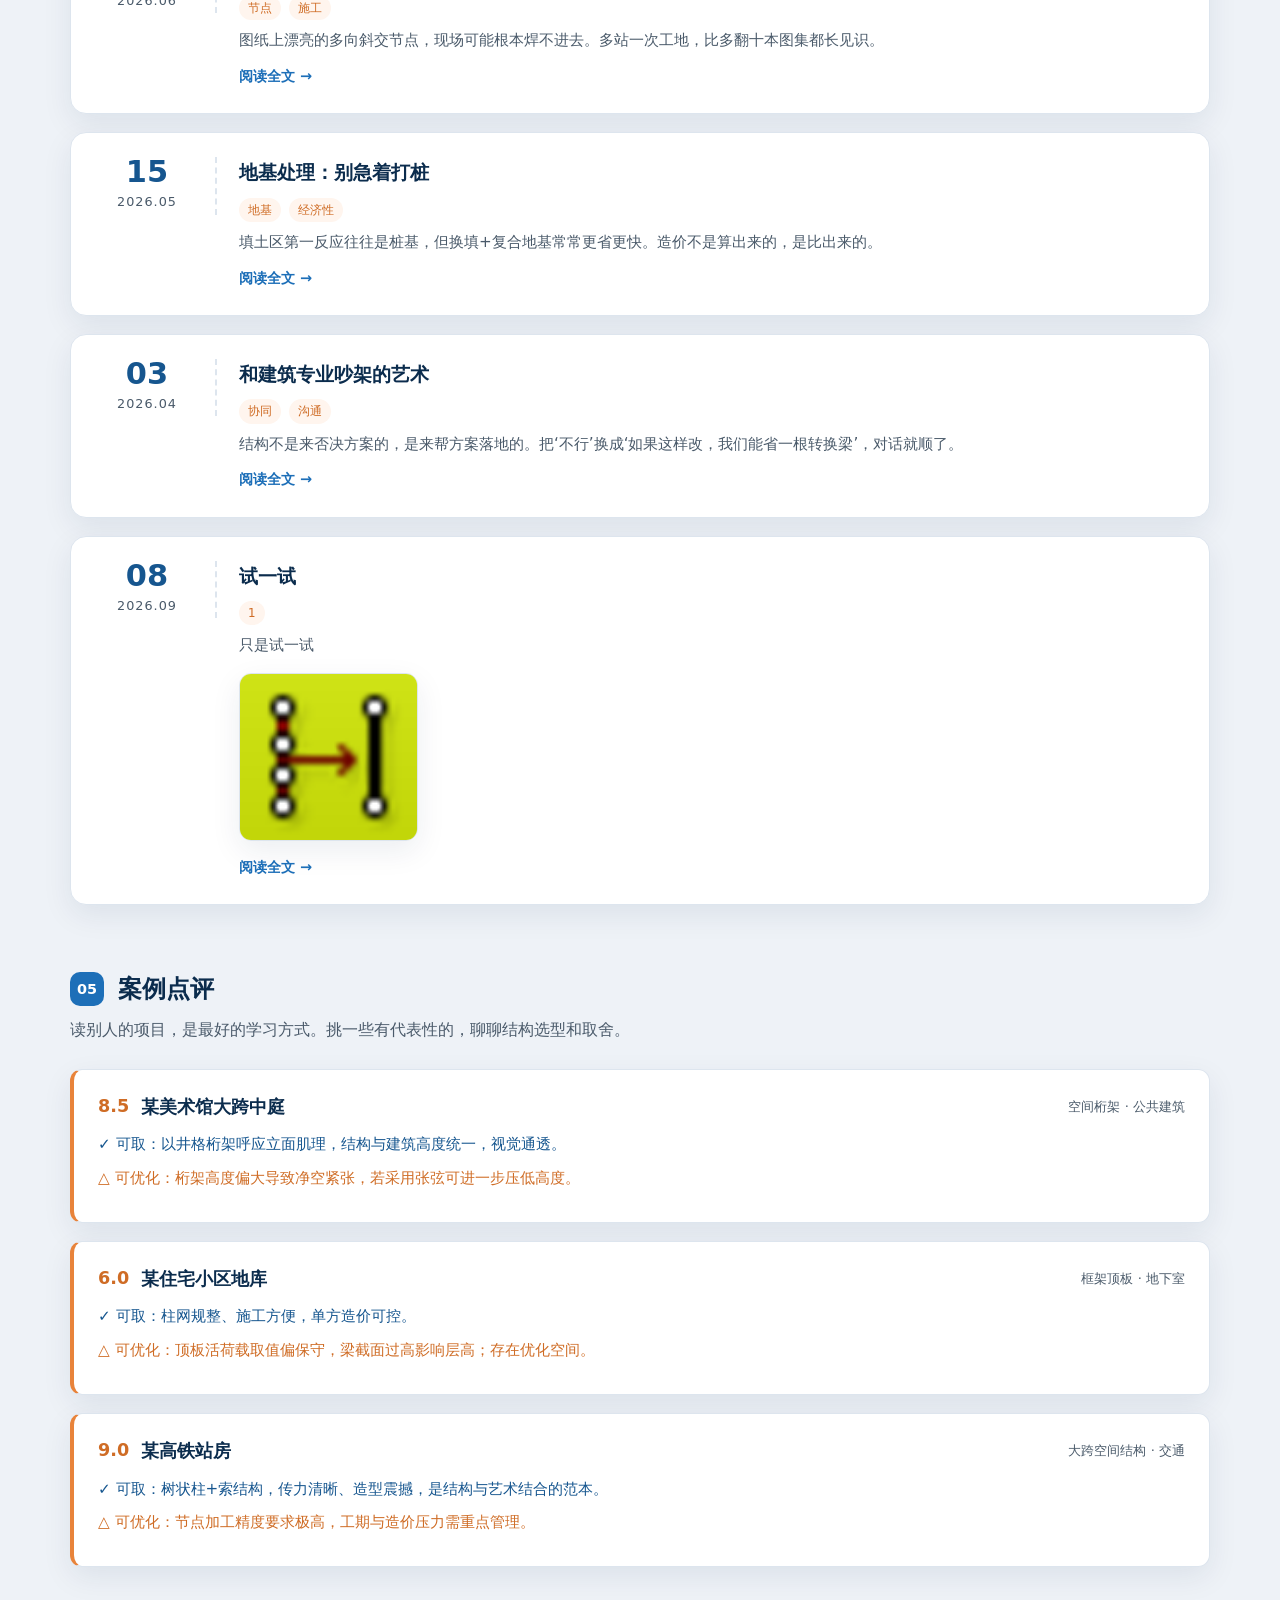
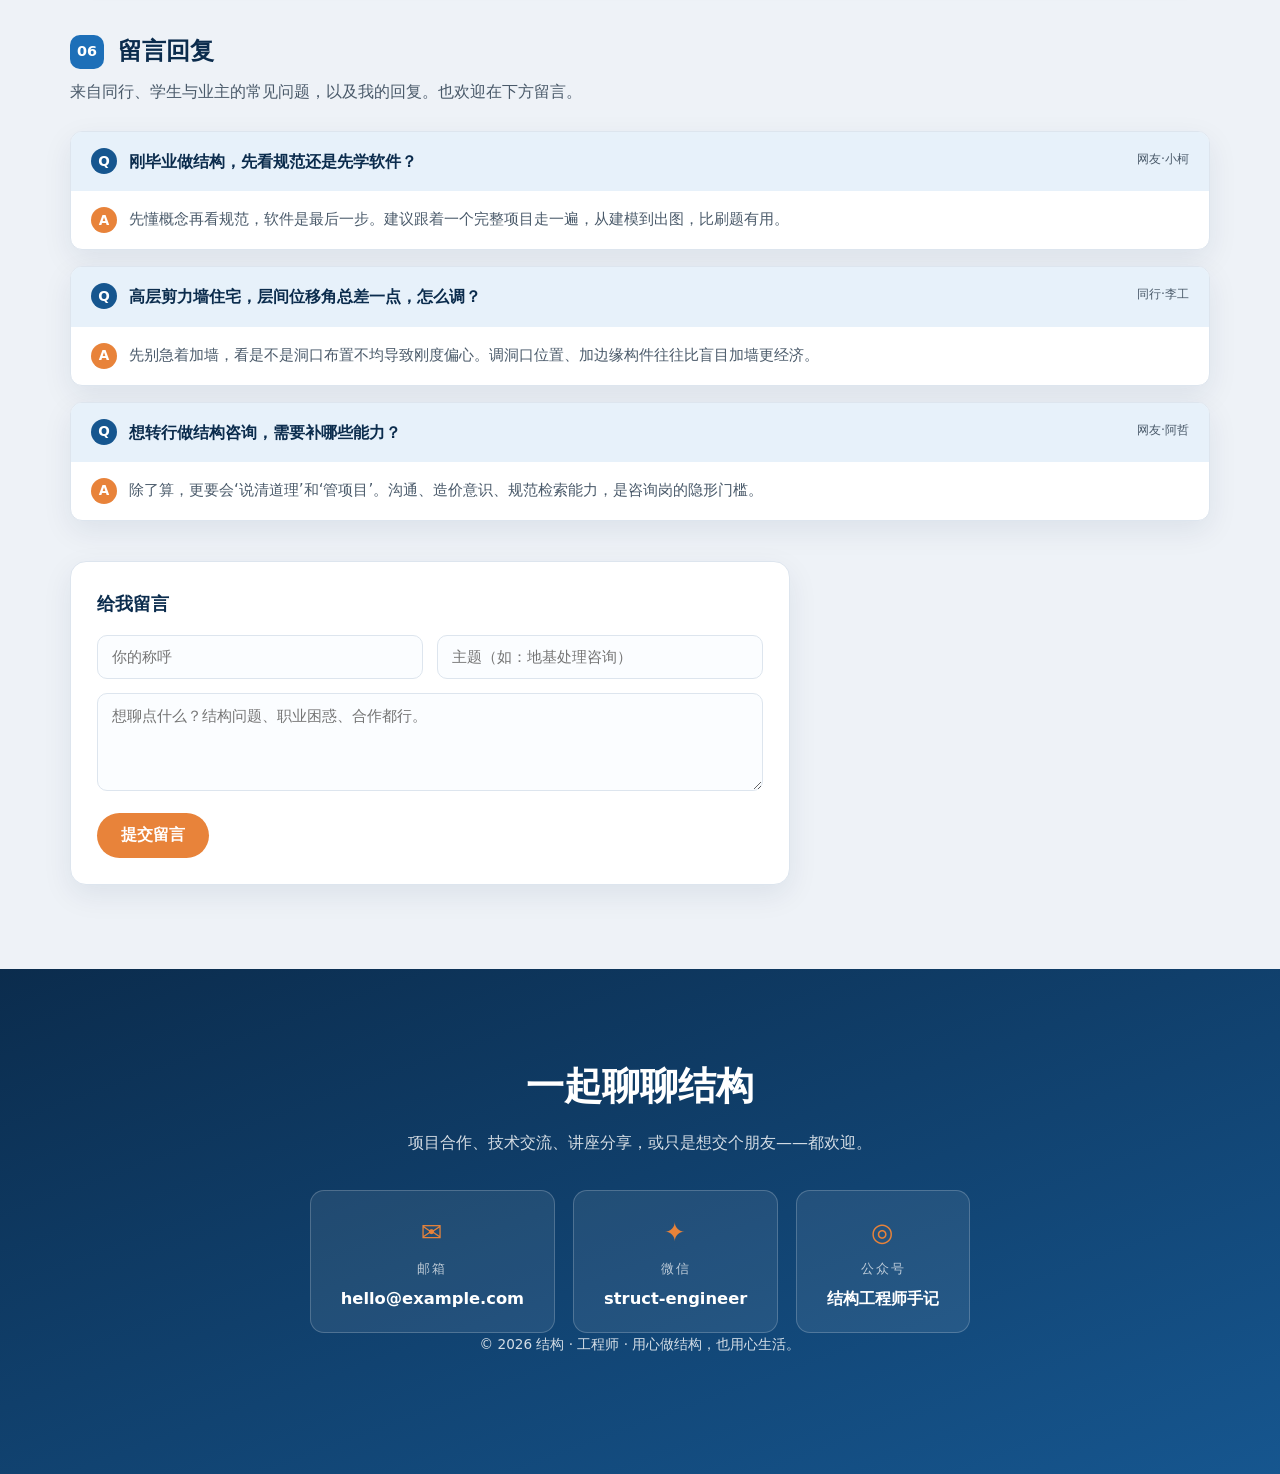
==== commit a4448c4c: "deploy 2026-09-08 20:16 - index.html" ====
--- a/index.html
+++ b/index.html
@@ -96,6 +96,7 @@
               <button class="chip" data-cat="load">荷载</button>
               <button class="chip" data-cat="highrise">高层</button>
               <button class="chip" data-cat="reliability">可靠度</button>
+              <button class="chip" data-cat="other">其他</button>
             </div>
           </div>
 
--- a/styles.css
+++ b/styles.css
@@ -186,6 +186,20 @@
 .note-item p { margin: 0; color: var(--ink-soft); font-size: .95rem; }
 .note-item .more { display: inline-block; margin-top: 10px; color: var(--blue-600); font-size: .9rem; font-weight: 700; }
 
+/* 笔记里的图片 / 视频 */
+.note-imgs { display: grid; grid-template-columns: repeat(auto-fill, minmax(150px, 1fr)); gap: 12px; margin: 14px 0 4px; }
+.note-imgs img { width: 100%; border-radius: 12px; border: 1px solid var(--line); box-shadow: var(--shadow); }
+.note-vids { display: grid; grid-template-columns: repeat(auto-fill, minmax(240px, 1fr)); gap: 12px; margin: 14px 0 4px; }
+.note-vids video { width: 100%; border-radius: 12px; border: 1px solid var(--line); background: #000; box-shadow: var(--shadow); }
+
+/* 规范 PDF 链接 / 案例 HTML 链接 */
+.file-link, .case-link {
+  display: inline-block; margin-top: 4px; padding: 8px 14px; border-radius: 999px;
+  background: var(--blue-700); color: #fff; font-size: .85rem; font-weight: 700; transition: background .2s, transform .2s;
+}
+.file-link:hover, .case-link:hover { background: var(--blue-600); transform: translateY(-1px); }
+.code-card .file-link { margin-top: 10px; align-self: flex-start; }
+
 /* ---------------- Reviews (案例点评) ---------------- */
 .review-list { display: grid; gap: 18px; }
 .review-item {
